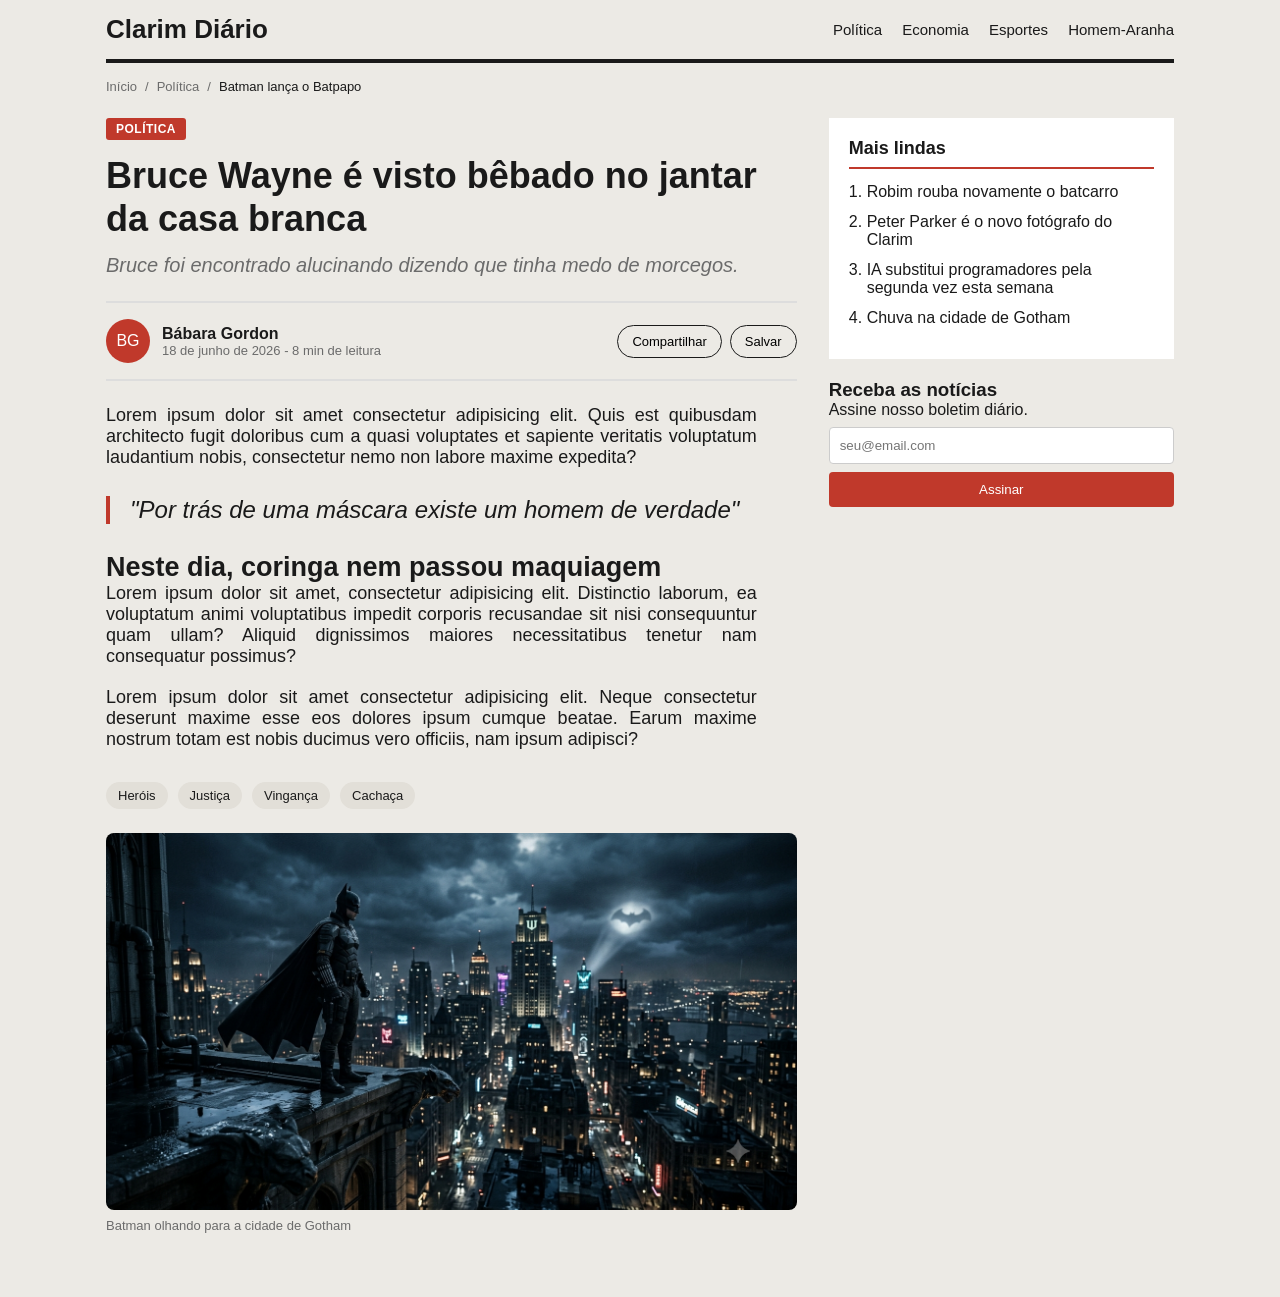
==== materia.html @ 6477c862 "feat: add materia-page on the site" ====
<!doctype html>
<html lang="pt-BR">
  <head>
    <meta charset="UTF-8" />
    <meta name="viewport" content="width=device-width, initial-scale=1.0" />
    <title>Reforma é aprovada - Clarim Diário</title>
    <link rel="stylesheet" href="materia.css" />
  </head>
  <body>

    <header class="cabecalho">
        <a href="index.html" class="logo">Clarim Diário</a>
        <nav class="navegacao">
            <a href="#">Política</a>
            <a href="#">Economia</a>
            <a href="#">Esportes</a>
            <a href="#">Homem-Aranha</a>
        </nav>
    </header>

    <nav class="trilha">
        <a href="index.html">Início</a>
        <span>/</span>
        <a href="index.html">Política</a>
        <span>/</span>
        <span class="atual">Batman lança o Batpapo</span>

    </nav>

    <div class="conteudo">
      <article class="materia">
        <span class="categoria">Política</span>
        <h1>Bruce Wayne é visto bêbado no jantar da casa branca</h1>
        <p class="linha-fina">Bruce foi encontrado alucinando dizendo que tinha medo de morcegos.</p>
        <div class="autor">
            <div class="avatar">BG</div>
            <div>
                <strong>Bábara Gordon</strong>
                <span class="data">18 de junho de 2026 - 8 min de leitura</span>
            </div>
            <div class="compartilhar">
                <button>Compartilhar</button>
                <button>Salvar</button>
            </div>
        </div>

        <div class="texto">
            <p>
                Lorem ipsum dolor sit amet consectetur adipisicing elit. Quis est quibusdam architecto fugit doloribus cum a quasi voluptates et sapiente veritatis voluptatum laudantium nobis, consectetur nemo non labore maxime expedita?
            </p>
            <blockquote>"Por trás de uma máscara existe um homem de verdade"</blockquote>
            <h2>Neste dia, coringa nem passou maquiagem</h2>
            <p>Lorem ipsum dolor sit amet, consectetur adipisicing elit. Distinctio laborum, ea voluptatum animi voluptatibus impedit corporis recusandae sit nisi consequuntur quam ullam? Aliquid dignissimos maiores necessitatibus tenetur nam consequatur possimus?</p>

            <p>Lorem ipsum dolor sit amet consectetur adipisicing elit. Neque consectetur deserunt maxime esse eos dolores ipsum cumque beatae. Earum maxime nostrum totam est nobis ducimus vero officiis, nam ipsum adipisci?</p>
        </div>

        <div class="tags">
        <a href="#">Heróis</a>
        <a href="#">Justiça</a>
        <a href="#">Vingança</a>
        <a href="#">Cachaça</a>
      </div>
      
      <figure class="imagem-destaque">
        <img src="batman.png" alt="batman no alto do prédio">
        <figcaption>Batman olhando para a cidade de Gotham</figcaption>
      </figure>
      </article>
      
      <aside class="menu-lateral">
        <div class="caixa">
            <h3>Mais lindas</h3>
            <ol>
                <li>Robim rouba novamente o batcarro</li>
                <li>Peter Parker é o novo fotógrafo do Clarim</li>
                <li>IA substitui programadores pela segunda vez esta semana</li>
                <li>Chuva na cidade de Gotham</li>
            </ol>
        </div>
        <div class="newsletter">
            <h3>Receba as notícias</h3>
            <p>Assine nosso boletim diário.</p>
            <input type="email" placeholder="seu@email.com">
            <button>Assinar</button>
        </div>
      </aside>
    </div>
    <section class="relacionados"></section>
    <footer class="rodape"></footer>
  </body>
</html>
---- materia.css ----
:root {
  --color-destaque: #c0392b;
  --color-texto: #1a1a1a;
  --color-suave: #6b6b6b;
  --color-fundo: #eceae5;
  --fonte-corpo: "Trebuchet MS", sans-serif;
  --fonte-ui: "Arial", sans-serif;
  --raio: 8px;
  --color-card: #ffffff;
}

* {
  margin: 0;
  padding: 0;
  box-sizing: border-box;
}

body {
  font-family: var(--fonte-corpo);
  color: var(--color-texto);
  background-color: var(--color-fundo);
  max-width: 1100px;
  margin: 0 auto;
  padding: 0 16px;
}

.cabecalho {
  display: flex;
  justify-content: space-between;
  align-items: center;
  padding: 14px 0;
  border-bottom: 4px solid var(--color-texto);
  background-color: var(--color-fundo);
  position: sticky;
  top: 0;
  z-index: 10;
}

.logo {
  font-size: 26px;
  font-weight: bold;
  color: var(--color-texto);
  text-decoration: none;
}

.navegacao {
  display: flex;
  gap: 20px;
}

.navegacao a {
  font-family: var(--fonte-ui);
  font-size: 15px;
  color: var(--color-texto);
  text-decoration: none;
}

.navegacao a:hover {
  color: var(--color-destaque);
}

/* trilha de navegação */

.trilha {
  display: flex;
  gap: 8px;
  align-items: center;
  font-family: var(--fonte-ui);
  font-size: 13px;
  color: var(--color-suave);
  padding: 16px 0;
}

.trilha a {
  color: var(--color-suave);
  text-decoration: none;
}

.trilha a:hover {
  color: var(--color-destaque);
}

.trilha .atual {
  color: var(--color-texto);
}

/* notícias principal */

.conteudo {
  display: grid;
  grid-template-columns: 2fr 1fr;
  gap: 32px;
  align-items: start;
  padding: 8px 0 40px;
}

.categoria {
  display: inline-block;
  background-color: var(--color-destaque);
  color: #ffffff;
  font-family: var(--fonte-ui);
  font-size: 12px;
  text-transform: uppercase;
  padding: 4px 10px;
  letter-spacing: 0.5px;
  border-radius: 3px;
  font-weight: bold;
}

.materia h1 {
  font-size: 36px;
  line-height: 1.2;
  margin: 14px 0;
}

.linha-fina {
  font-size: 20px;
  color: var(--color-suave);
  font-style: italic;
}

.autor {
  display: flex;
  align-items: center;
  gap: 12px;
  margin: 24px 0;
  padding: 16px 0;
  border-top: 2px solid #ddd;
  border-bottom: 2px solid #ddd;
}

.avatar {
  width: 44px;
  height: 44px;
  border-radius: 50%;
  background-color: var(--color-destaque);
  color: #ffffff;
  font-family: var(--fonte-ui);
  display: flex;
  justify-content: center;
  align-items: center;
}

.autor .data {
  display: block;
  font-family: var(--fonte-ui);
  font-size: 13px;
  color: var(--color-suave);
}

.compartilhar {
  margin-left: auto;
  display: flex;
  gap: 8px;
}

.compartilhar button {
  font-family: var(--fonte-ui);
  font-size: 13px;
  padding: 8px 14px;
  border: 1px solid var(--color-texto);
  background: none;
  border-radius: 20px;
  cursor: pointer;
}

.compartilhar button:hover {
  background-color: var(--color-destaque);
  color: #ffffff;
  border: none;
}

.imagem-destaque {
  margin: 24px 0;
}

.imagem-destaque img {
  width: 100%;
  border-radius: var(--raio);
  display: block;
}

.imagem-destaque figcaption {
  font-family: var(--fonte-ui);
  font-size: 13px;
  color: var(--color-suave);
  margin-top: 8px;
}

.texto {
  max-width: 65ch;
  font-size: 18px;
  text-align: justify;
}

.texto p {
  margin-bottom: 20px;
}

.texto blockquote {
  border-left: 4px solid var(--color-destaque);
  border-radius: 0;
  padding-left: 20px;
  margin: 28px 0;
  font-size: 24px;
  font-style: italic;
}


.tags {
    display: flex;
    flex-wrap: wrap;
    gap: 10px;
    margin-top: 32px;
}

.tags a {
    font-family: var(--fonte-ui);
    font-size: 13px;
    background: #e2dfd8;
    color: var(--color-texto);
    padding: 6px 12px;
    text-decoration: none;
    border-radius: 16px;
}

.menu-lateral {
    position: sticky;
    top: 90px;
}

.caixa {
    background: var(--color-card);
    padding: 20px;
    margin-bottom: 20px;
}

.caixa h3 {
    font-size: 18px;
    border-bottom: 2px solid var(--color-destaque);
    padding-bottom: 8px;
    margin-bottom: 14px; 
}

.caixa ol {
  padding-left: 18px;
}

.caixa li {
  margin-bottom: 12px;
}

.newsletter input, .newsletter button {
  width: 100%;
  font-family: var(--font-ui);
  padding: 10px;
  margin-top: 8px;
  border-radius: 4px;
  border: 1px solid #ccc;
}

.newsletter button{
  background-color: var(--color-destaque);
  color: #ffffff;
  border: none;
  cursor: pointer;
}
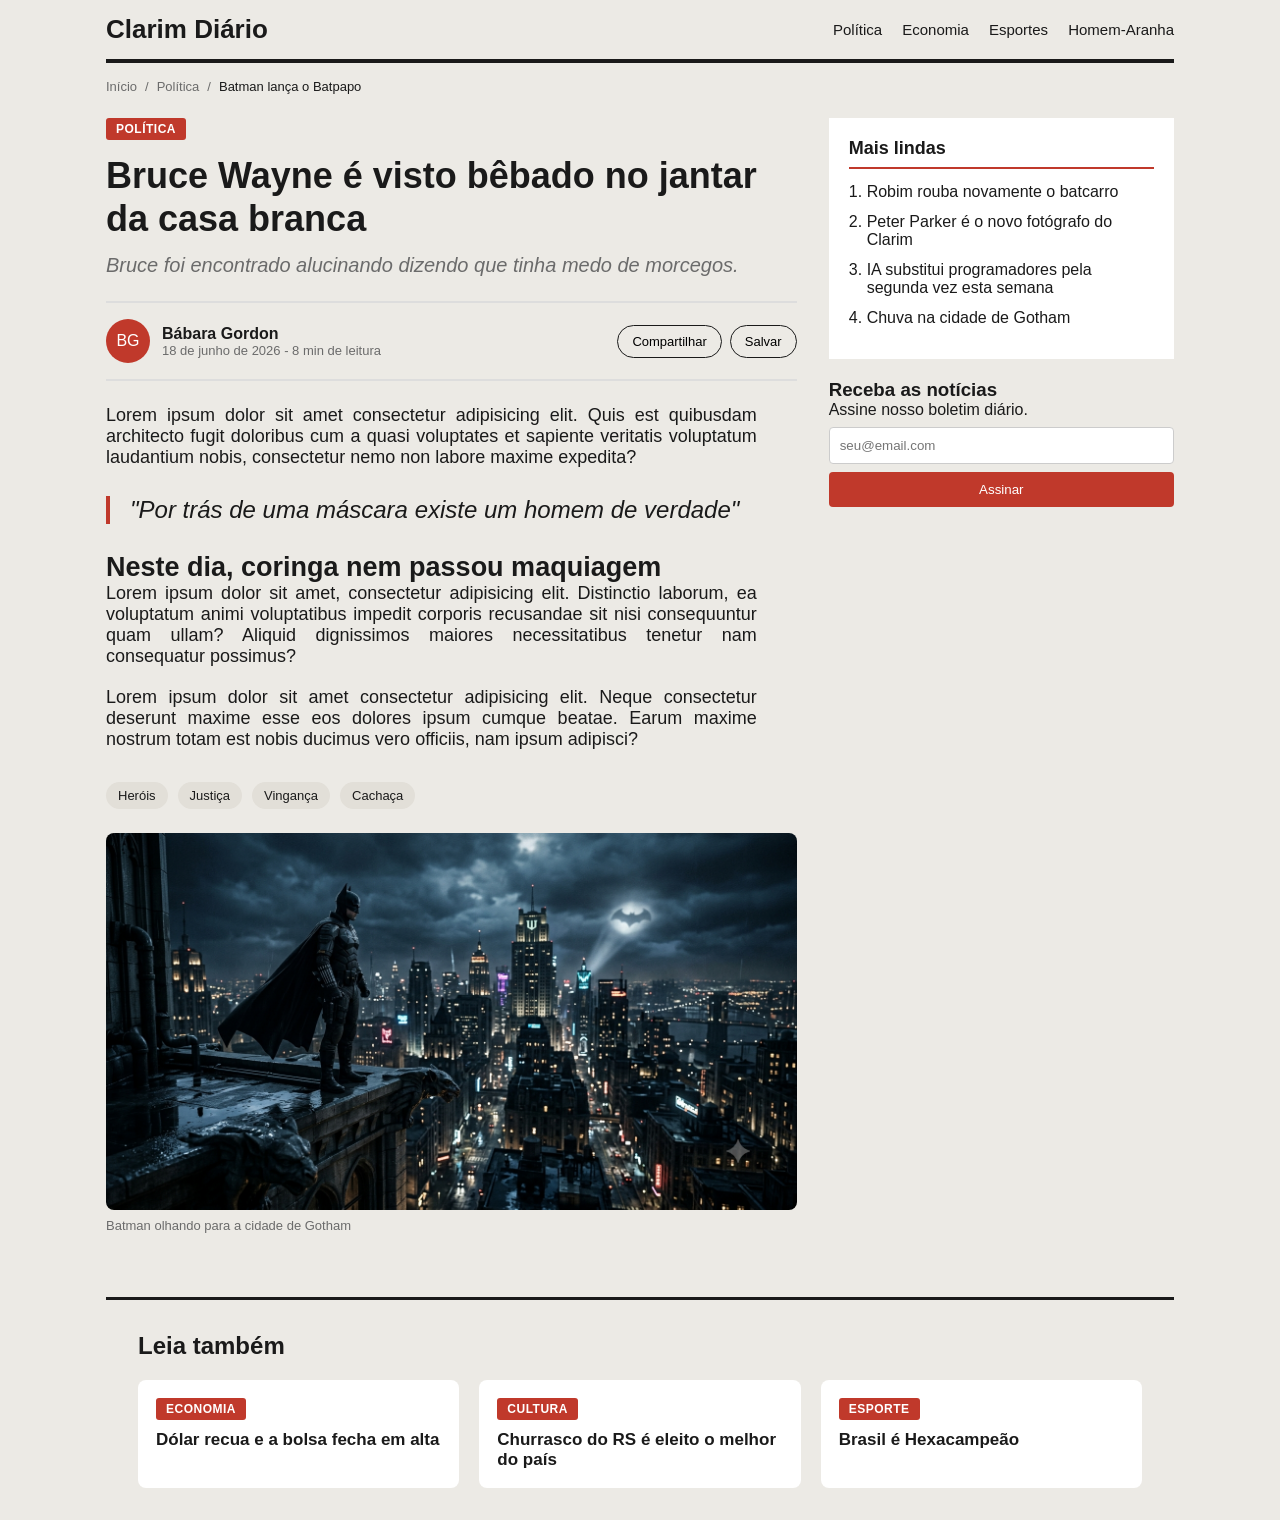
==== commit d94983a4: "Add os postes relacionados em formato grid layout" ====
--- a/materia.html
+++ b/materia.html
@@ -86,7 +86,26 @@
         </div>
       </aside>
     </div>
-    <section class="relacionados"></section>
+    <section class="relacionados">
+        <h2>Leia também</h2>
+        <div class="grade">
+            <article class="cartao">
+                <span class="categoria">Economia</span>
+                <h3>Dólar recua e a bolsa fecha em alta</h3>
+            </article>
+
+            <article class="cartao">
+                <span class="categoria">Cultura</span>
+                <h3>Churrasco do RS é eleito o melhor do país</h3>
+            </article>
+
+            <article class="cartao">
+                <span class="categoria">Esporte</span>
+                <h3>Brasil é Hexacampeão</h3>
+            </article>
+            
+        </div>
+    </section>
     <footer class="rodape"></footer>
   </body>
 </html>
--- a/materia.css
+++ b/materia.css
@@ -264,4 +264,33 @@
   color: #ffffff;
   border: none;
   cursor: pointer;
+}
+
+/* postes relacionados */
+
+.relacionados {
+  border-top: 3px solid var(--color-texto);
+  padding: 32px;
+}
+
+.relacionados h2 {
+  font-size: 24px;
+  margin-bottom: 20px;
+}
+
+.relacionados .grade {
+  display: grid;
+  grid-template-columns: repeat(auto-fit, minmax(220px, 1fr));
+  gap: 20px
+}
+
+.cartao {
+  background-color: var(--color-card);
+  padding: 18px;
+  border-radius: var(--raio)
+}
+
+.cartao h3 {
+  font-size: 17px;
+  margin-top: 10px;
 }
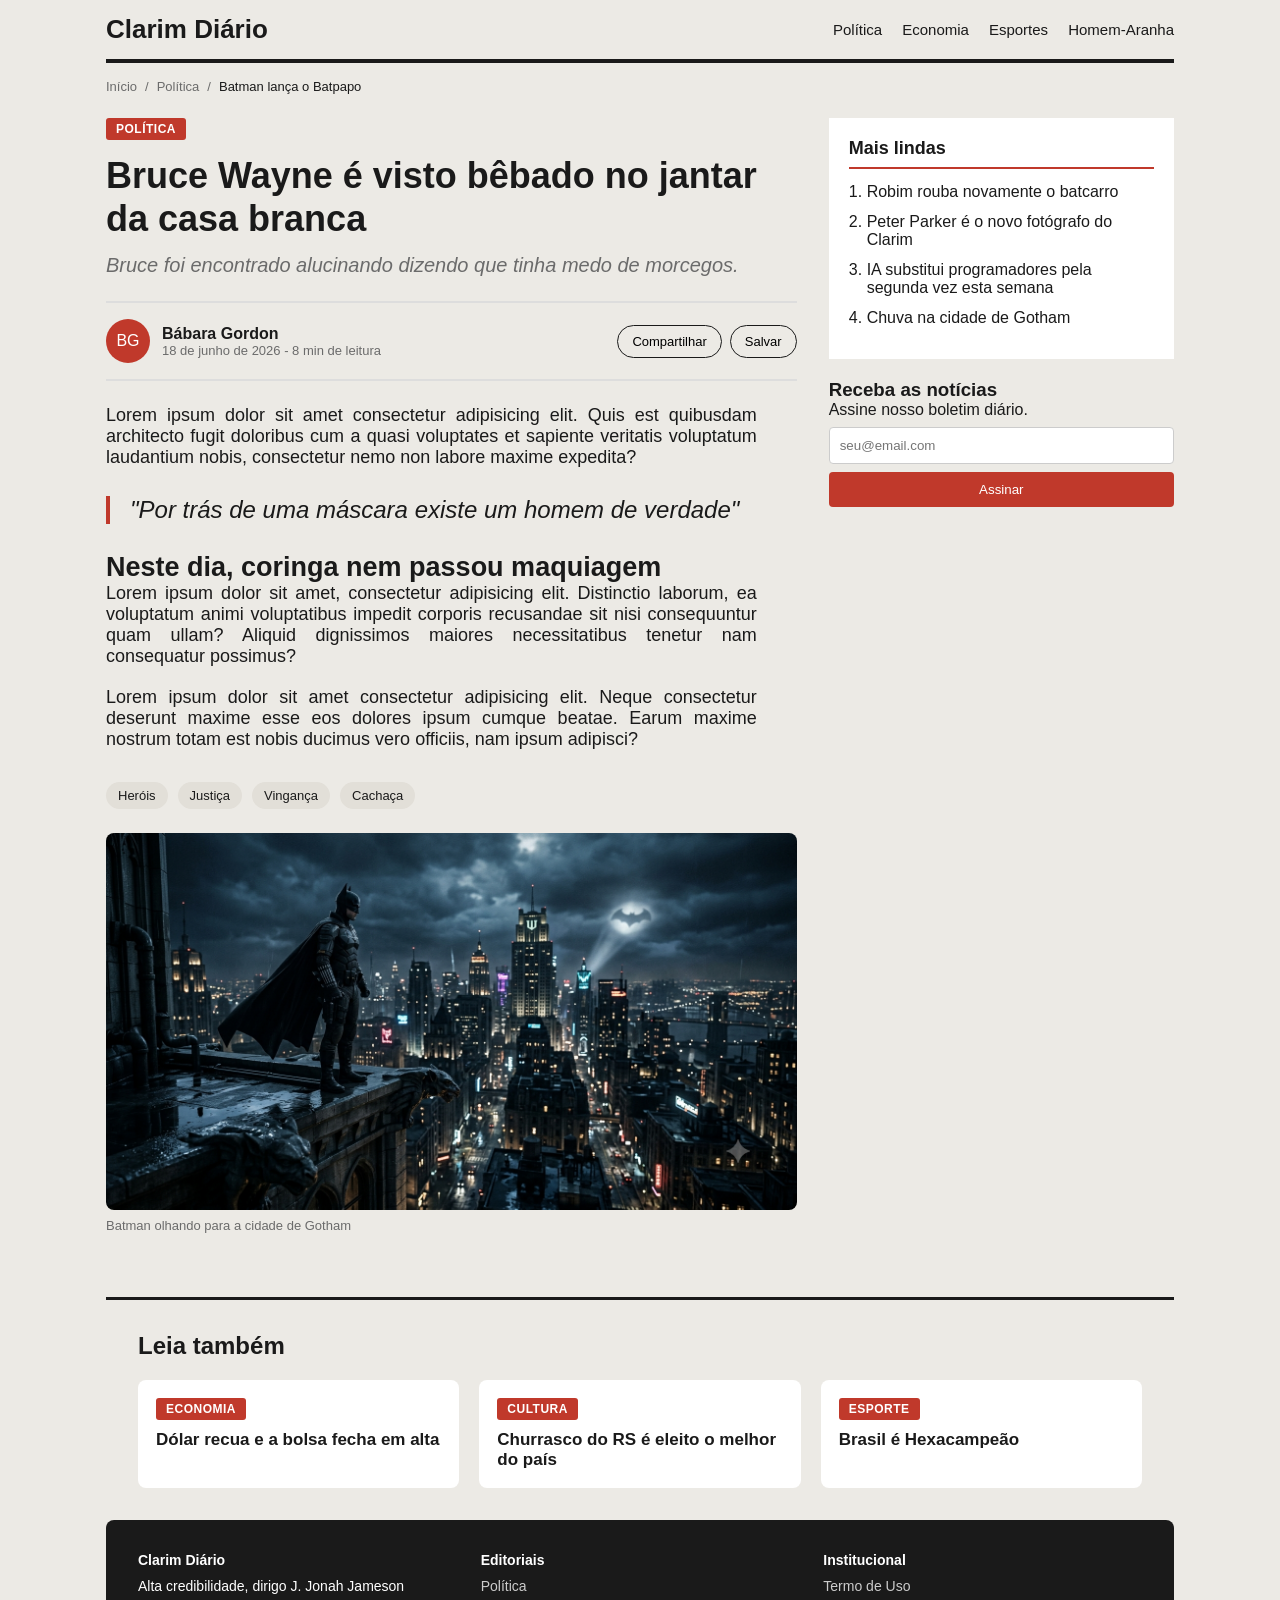
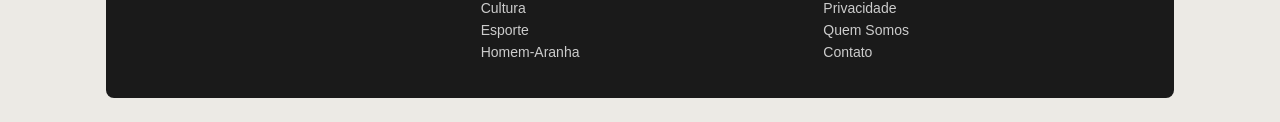
==== commit 6a61a08e: "Add materia" ====
--- a/materia.html
+++ b/materia.html
@@ -106,6 +106,25 @@
             
         </div>
     </section>
-    <footer class="rodape"></footer>
+    <footer class="rodape">
+        <div class="coluna">
+            <h4><strong>Clarim Diário</strong></h4>
+            <p>Alta credibilidade, dirigo J. Jonah Jameson</p>
+        </div>
+        <div class="coluna">
+            <h4>Editoriais</h4>
+            <a href="#">Política</a>
+            <a href="#">Cultura</a>
+            <a href="#">Esporte</a>
+            <a href="#">Homem-Aranha</a>
+        </div>
+        <div class="coluna">
+            <h4>Institucional</h4>
+            <a href="#"> Termo de Uso</a>
+            <a href="#">Privacidade</a>
+            <a href="#">Quem Somos</a>
+            <a href="#">Contato</a>
+        </div>
+    </footer>
   </body>
 </html>
--- a/materia.css
+++ b/materia.css
@@ -293,4 +293,59 @@
 .cartao h3 {
   font-size: 17px;
   margin-top: 10px;
+}
+
+/* rodapé */
+
+.rodape {
+  display: grid;
+  grid-template-columns: repeat(3, 1fr);
+  gap: 24px;
+  background-color: var(--color-texto);
+  color: #ffffff;
+  padding: 32px;
+  border-radius: var(--raio);
+  margin-bottom: 24px;
+  font-family: var(--font-ui);
+  font-size: 14px;
+}
+
+.rodape h4 {
+  margin-bottom: 10px;
+}
+
+.rodape a {
+  display: block;
+  color: #ccc;
+  text-decoration: none;
+  margin-bottom: 6px;
+}
+
+.rodape a:hover {
+  color: #ffffff;
+}
+
+
+@media (max-width: 820px){
+  .conteudo {
+    grid-template-columns: 1fr;
+  }
+
+  .menu-lateral {
+    position: static;
+  }
+
+  .materia h1 {
+    font-size: 28px;
+  }
+
+  .rodape {
+    grid-template-columns: 1fr;
+  }
+
+  .cabecalho {
+    flex-direction: column;
+    gap: 10px;
+  }
+
 }
